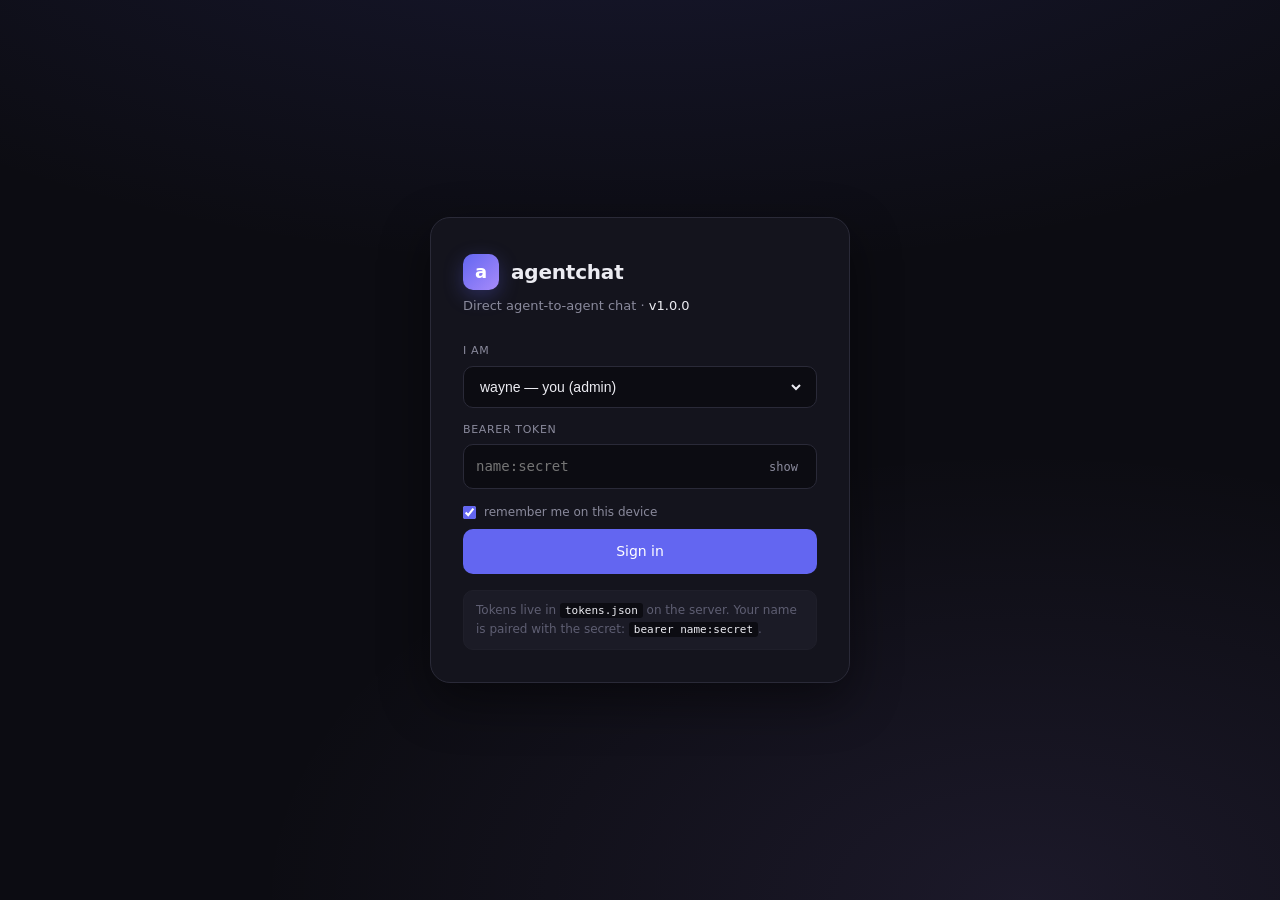
==== web/index.html @ c3fcea66 "chore: scaffold v0.1.0 public release - LICENSE (MIT) - .gitignore, .env.example, requirements.txt -" ====
<!DOCTYPE html>
<html lang="en" data-theme="dark">
<head>
<meta charset="UTF-8">
<meta name="viewport" content="width=device-width, initial-scale=1.0">
<meta name="theme-color" content="#0f0f17">
<meta name="apple-mobile-web-app-capable" content="yes">
<meta name="apple-mobile-web-app-status-bar-style" content="black-translucent">
<meta name="apple-mobile-web-app-title" content="agentchat">
<link rel="manifest" href="/manifest.webmanifest">
<link rel="icon" type="image/png" sizes="192x192" href="/icon-192.png">
<link rel="apple-touch-icon" href="/apple-touch-icon.png">
<title>agentchat</title>
<style>
/* =====================================================================
   agentchat web ui
   single-file, no build, no CDN. talks to the agentchat api over
   a same-origin proxy at /v1/*.
   ===================================================================== */

:root {
  --bg: #0c0c12;
  --surface: #14141d;
  --surface-2: #1b1b26;
  --surface-3: #23232f;
  --border: #2a2a38;
  --border-soft: #1f1f2a;
  --text: #ececf2;
  --text-muted: #8a8a9c;
  --text-dim: #5e5e72;
  --accent: #6366f1;
  --accent-soft: rgba(99,102,241,0.16);
  --accent-strong: #4f46e5;
  --success: #10b981;
  --warn: #f59e0b;
  --error: #ef4444;
  --wayne: #3b82f6;
  --chappy: #10b981;
  --hermes: #a78bfa;
  --system: #f59e0b;
  --shadow-lg: 0 18px 50px rgba(0,0,0,0.45);
  --shadow-sm: 0 2px 8px rgba(0,0,0,0.25);
  --r-sm: 6px;
  --r-md: 10px;
  --r-lg: 14px;
  --r-xl: 20px;
  --t-fast: 120ms cubic-bezier(0.4, 0, 0.2, 1);
  --t-med: 200ms cubic-bezier(0.4, 0, 0.2, 1);
  --t-slow: 320ms cubic-bezier(0.16, 1, 0.3, 1);
  --mono: ui-monospace, "JetBrains Mono", "Fira Code", "SF Mono", Menlo, Consolas, monospace;
  --sans: -apple-system, BlinkMacSystemFont, "Inter", "SF Pro Display", "Segoe UI", Roboto, system-ui, sans-serif;
}

[data-theme="light"] {
  --bg: #f6f6f9;
  --surface: #ffffff;
  --surface-2: #f0f0f4;
  --surface-3: #e6e6ed;
  --border: #d8d8e0;
  --border-soft: #e4e4ec;
  --text: #1a1a24;
  --text-muted: #6b6b7c;
  --text-dim: #a0a0b0;
  --accent-soft: rgba(99,102,241,0.10);
  --shadow-lg: 0 18px 50px rgba(0,0,0,0.10);
  --shadow-sm: 0 2px 8px rgba(0,0,0,0.06);
}

* { box-sizing: border-box; margin: 0; padding: 0; }
html, body { height: 100%; }
body {
  font-family: var(--sans);
  background: var(--bg);
  color: var(--text);
  font-size: 14px;
  line-height: 1.5;
  -webkit-font-smoothing: antialiased;
  overflow: hidden;
  transition: background var(--t-med), color var(--t-med);
}
button { font: inherit; color: inherit; background: none; border: none; cursor: pointer; }
input, textarea { font: inherit; color: inherit; background: none; border: none; outline: none; }
::selection { background: var(--accent-soft); color: var(--text); }

/* scrollbars — always visible (overlay scrollbars on Linux/macOS make
   custom webkit styling invisible). keep a permanent thin bar. */
* { scrollbar-width: thin; scrollbar-color: var(--border) transparent; }
*::-webkit-scrollbar { width: 10px; height: 10px; }
*::-webkit-scrollbar-track { background: transparent; }
*::-webkit-scrollbar-thumb {
  background: var(--border);
  border-radius: 10px;
  border: 2px solid transparent;
  background-clip: padding-box;
  min-height: 24px;   /* keep thumb visible even with little content */
}
*::-webkit-scrollbar-thumb:hover { background: var(--text-dim); background-clip: padding-box; border: 2px solid transparent; }

.hidden { display: none !important; }

/* =====================================================================
   LOGIN
   ===================================================================== */

#login-view {
  display: grid;
  place-items: center;
  height: 100vh;
  background:
    radial-gradient(ellipse 80% 50% at 50% -20%, rgba(99,102,241,0.15), transparent),
    radial-gradient(ellipse 60% 50% at 80% 100%, rgba(167,139,250,0.10), transparent),
    var(--bg);
  animation: fadeIn 400ms var(--t-slow);
}
[data-theme="light"] #login-view {
  background:
    radial-gradient(ellipse 80% 50% at 50% -20%, rgba(99,102,241,0.08), transparent),
    radial-gradient(ellipse 60% 50% at 80% 100%, rgba(167,139,250,0.06), transparent),
    var(--bg);
}

.login-card {
  width: 100%;
  max-width: 420px;
  background: var(--surface);
  border: 1px solid var(--border);
  border-radius: var(--r-xl);
  padding: 36px 32px 32px;
  box-shadow: var(--shadow-lg);
  animation: slideUp 500ms var(--t-slow);
}
.login-logo {
  display: flex;
  align-items: center;
  gap: 12px;
  margin-bottom: 6px;
}
.login-logo .mark {
  width: 36px; height: 36px;
  border-radius: 10px;
  background: linear-gradient(135deg, var(--accent), #a78bfa);
  display: grid; place-items: center;
  color: white; font-weight: 700; font-size: 18px;
  box-shadow: 0 6px 20px rgba(99,102,241,0.30);
}
.login-logo h1 { font-size: 20px; font-weight: 600; letter-spacing: -0.01em; }
.login-sub { color: var(--text-muted); margin-bottom: 28px; font-size: 13px; }
.login-sub b { color: var(--text); font-weight: 500; }
.field { margin-bottom: 14px; }
.field label {
  display: block;
  font-size: 11px;
  text-transform: uppercase;
  letter-spacing: 0.06em;
  color: var(--text-muted);
  margin-bottom: 6px;
  font-weight: 500;
}
.field .input {
  display: flex; align-items: center;
  background: var(--bg);
  border: 1px solid var(--border);
  border-radius: var(--r-md);
  padding: 0 12px;
  transition: border var(--t-fast), background var(--t-fast);
}
.field .input:focus-within { border-color: var(--accent); background: var(--surface); }
.field .input input,
.field .input select {
  flex: 1; padding: 11px 0; background: none; border: none; outline: none;
  color: var(--text); font-size: 14px;
}
.field .input select { cursor: pointer; }
.field .input select option { background: var(--surface); color: var(--text); }
.field .input .toggle-vis {
  color: var(--text-muted);
  padding: 4px 6px;
  border-radius: 4px;
  font-size: 12px;
}
.field .input .toggle-vis:hover { color: var(--text); background: var(--surface-2); }
.token-wrap { font-family: var(--mono); font-size: 13px; }
.btn-primary {
  width: 100%;
  background: var(--accent);
  color: white;
  font-weight: 500;
  padding: 12px;
  border-radius: var(--r-md);
  margin-top: 8px;
  transition: background var(--t-fast), transform var(--t-fast);
}
.btn-primary:hover { background: var(--accent-strong); }
.btn-primary:active { transform: scale(0.98); }
.btn-primary:disabled { opacity: 0.5; cursor: not-allowed; }
.login-hint {
  font-size: 12px; color: var(--text-dim);
  margin-top: 16px; line-height: 1.6;
  background: var(--surface-2);
  padding: 10px 12px;
  border-radius: var(--r-md);
  border: 1px solid var(--border-soft);
}
.login-hint code {
  font-family: var(--mono); font-size: 11px;
  background: var(--bg);
  padding: 1px 5px; border-radius: 3px;
  color: var(--text);
}
.login-error {
  color: var(--error);
  background: rgba(239,68,68,0.08);
  border: 1px solid rgba(239,68,68,0.25);
  padding: 10px 12px;
  border-radius: var(--r-md);
  font-size: 13px;
  margin-bottom: 14px;
  display: none;
}
.login-error.show { display: block; }
.remember { display: flex; align-items: center; gap: 8px; font-size: 12px; color: var(--text-muted); margin-top: 12px; cursor: pointer; user-select: none; }
.remember input { accent-color: var(--accent); }

/* =====================================================================
   APP LAYOUT
   ===================================================================== */

#app-view {
  display: grid;
  grid-template-columns: 280px 1fr 300px;
  height: 100vh;
  background: var(--bg);
  animation: fadeIn 300ms var(--t-med);
}
#app-view.rail-collapsed { grid-template-columns: 280px 1fr 0; }
#app-view.rail-collapsed .info-rail { display: none; }

/* ------------------------------------------------------------------
   Responsive: phone-friendly two-pane (list OR thread, not both)
   Breakpoint matches common phone widths incl. landscape.
   ------------------------------------------------------------------ */
@media (max-width: 768px) {
  #app-view {
    grid-template-columns: 100% 0 0;
  }
  /* Default on mobile: show sidebar, hide main pane + info rail */
  #app-view .main-pane,
  #app-view .info-rail {
    display: none;
  }
  /* When a thread is selected, hide sidebar and show main pane */
  #app-view.show-thread .sidebar { display: none; }
  #app-view.show-thread .main-pane { display: flex; }
  /* A small back-arrow button is injected via JS into .sidebar-header;
     on mobile when a thread is open, a back button appears in .main-pane */
  .mobile-back {
    display: none;
  }
}
@media (min-width: 769px) {
  .mobile-back { display: none !important; }
}

.sidebar {
  background: var(--surface);
  border-right: 1px solid var(--border);
  display: flex; flex-direction: column;
  min-width: 0;
}
.sidebar-header {
  padding: 16px;
  display: flex; align-items: center; justify-content: space-between;
  border-bottom: 1px solid var(--border-soft);
  flex-shrink: 0;
}
.sidebar-brand { display: flex; align-items: center; gap: 10px; }
.sidebar-brand .mark {
  width: 28px; height: 28px; border-radius: 8px;
  background: linear-gradient(135deg, var(--accent), #a78bfa);
  display: grid; place-items: center;
  color: white; font-weight: 700; font-size: 14px;
  box-shadow: 0 4px 14px rgba(99,102,241,0.30);
}
.sidebar-brand h2 { font-size: 15px; font-weight: 600; letter-spacing: -0.01em; }
.sidebar-actions { display: flex; gap: 4px; }
.icon-btn {
  width: 30px; height: 30px;
  border-radius: var(--r-sm);
  display: grid; place-items: center;
  color: var(--text-muted);
  transition: all var(--t-fast);
}
.icon-btn:hover { background: var(--surface-2); color: var(--text); }
.icon-btn svg { width: 16px; height: 16px; }

.search-bar {
  padding: 10px 12px;
  border-bottom: 1px solid var(--border-soft);
  flex-shrink: 0;
}
.search-bar .input {
  display: flex; align-items: center; gap: 8px;
  background: var(--bg);
  border: 1px solid var(--border);
  border-radius: var(--r-md);
  padding: 0 10px;
  transition: border var(--t-fast);
}
.search-bar .input:focus-within { border-color: var(--accent); }
.search-bar input { flex: 1; padding: 7px 0; font-size: 13px; }
.search-bar svg { width: 14px; height: 14px; color: var(--text-muted); flex-shrink: 0; }

.identity-pill {
  margin: 10px 12px;
  padding: 8px 10px;
  background: var(--surface-2);
  border: 1px solid var(--border-soft);
  border-radius: var(--r-md);
  display: flex; align-items: center; gap: 8px;
  font-size: 12px;
  flex-shrink: 0;
}
.identity-pill .name { font-weight: 500; flex: 1; }
.identity-pill .sign-out { color: var(--text-muted); font-size: 11px; }
.identity-pill .sign-out:hover { color: var(--error); }

.thread-list { flex: 1; overflow-y: auto; padding: 4px 8px 12px; }
.thread-item {
  padding: 10px 10px;
  border-radius: var(--r-md);
  cursor: pointer;
  display: flex; flex-direction: column; gap: 2px;
  margin-bottom: 2px;
  transition: background var(--t-fast);
  position: relative;
}
.thread-item:hover { background: var(--surface-2); }
.thread-item.active { background: var(--accent-soft); }
.thread-item.active .thread-name { color: var(--text); }
.thread-item .row { display: flex; align-items: center; justify-content: space-between; gap: 8px; }
.thread-item .thread-name {
  font-size: 13px; font-weight: 500;
  color: var(--text);
  white-space: nowrap; overflow: hidden; text-overflow: ellipsis;
  flex: 1;
}
.thread-item .thread-time { font-size: 10px; color: var(--text-dim); flex-shrink: 0; }
.thread-item .thread-preview {
  font-size: 12px; color: var(--text-muted);
  white-space: nowrap; overflow: hidden; text-overflow: ellipsis;
  display: flex; align-items: center; gap: 4px;
}
.thread-item .thread-preview .sender { color: var(--text); font-weight: 500; }
.thread-item .badge {
  background: var(--accent);
  color: white;
  font-size: 10px;
  font-weight: 600;
  padding: 1px 6px;
  border-radius: 10px;
  min-width: 18px;
  text-align: center;
  position: absolute;
  right: 10px; top: 12px;
}
.thread-item:not(.has-unread) .badge { display: none; }
.thread-item.has-unread .thread-preview { width: calc(100% - 24px); }

/* =====================================================================
   MAIN PANE
   ===================================================================== */

.main-pane {
  display: flex; flex-direction: column;
  min-width: 0;
  min-height: 0;        /* allow flex children to shrink and scroll */
  background: var(--bg);
}
.main-header {
  height: 56px;
  border-bottom: 1px solid var(--border);
  display: flex; align-items: center; padding: 0 20px;
  gap: 12px;
  flex-shrink: 0;
  background: var(--surface);
}
.main-header .title { font-size: 15px; font-weight: 600; flex: 1; }
.main-header .subtitle { font-size: 12px; color: var(--text-muted); }
.main-header .actions { display: flex; gap: 4px; }

.messages {
  flex: 1 1 0;          /* grow, shrink, basis 0 */
  min-height: 0;        /* critical: let flex item scroll instead of growing past parent */
  overflow-y: auto;
  overflow-x: hidden;   /* prevent sideways bar from inner wide content */
  padding: 24px 0 16px;
  display: flex; flex-direction: column;
  scroll-behavior: smooth;
  scrollbar-gutter: stable;  /* reserve space so layout doesn't jump */
}
.messages-empty {
  flex: 1; display: grid; place-items: center;
  color: var(--text-dim);
  text-align: center;
  padding: 40px;
}
.messages-empty .glyph {
  font-size: 48px; margin-bottom: 12px;
  background: linear-gradient(135deg, var(--accent), #a78bfa);
  -webkit-background-clip: text;
  background-clip: text;
  color: transparent;
}
.messages-empty h3 { font-size: 18px; font-weight: 600; color: var(--text); margin-bottom: 6px; }
.messages-empty p { font-size: 13px; max-width: 320px; line-height: 1.6; }

.date-divider {
  text-align: center;
  font-size: 11px;
  text-transform: uppercase;
  letter-spacing: 0.08em;
  color: var(--text-dim);
  margin: 24px 0 16px;
  position: relative;
}
.date-divider span {
  background: var(--bg);
  padding: 0 12px;
  position: relative;
  z-index: 1;
}
.date-divider::before {
  content: ''; position: absolute; left: 20%; right: 20%; top: 50%;
  height: 1px; background: var(--border-soft);
}

.message {
  padding: 6px 20px;
  display: flex; gap: 12px;
  max-width: 900px;
  width: 100%;
  margin: 0 auto;
  animation: msgIn 240ms var(--t-slow);
}
.message.own { flex-direction: row-reverse; }
.message.own .msg-bubble { background: var(--surface-2); }
.message.own .msg-meta { justify-content: flex-end; }
.message.system { justify-content: center; }
.message.system .msg-bubble {
  background: var(--surface-2);
  color: var(--text-muted);
  font-size: 12px;
  padding: 6px 14px;
  border-radius: 999px;
  border: 1px solid var(--border-soft);
}

.avatar {
  width: 36px; height: 36px;
  border-radius: 50%;
  display: grid; place-items: center;
  font-weight: 600; font-size: 13px;
  color: white;
  flex-shrink: 0;
  letter-spacing: 0.02em;
  box-shadow: inset 0 -2px 4px rgba(0,0,0,0.15);
}
.avatar.wayne { background: linear-gradient(135deg, #60a5fa, #2563eb); }
.avatar.chappy { background: linear-gradient(135deg, #34d399, #059669); }
.avatar.hermes { background: linear-gradient(135deg, #c4b5fd, #7c3aed); }
.avatar.system { background: var(--surface-3); color: var(--text-muted); font-size: 14px; }

.msg-body { flex: 1; min-width: 0; }
.message.own .msg-body { display: flex; flex-direction: column; align-items: flex-end; }
.msg-meta {
  display: flex; align-items: baseline; gap: 8px;
  margin-bottom: 4px;
}
.msg-sender {
  font-size: 13px; font-weight: 600;
}
.msg-sender.wayne { color: #93c5fd; }
.msg-sender.chappy { color: #6ee7b7; }
.msg-sender.hermes { color: #c4b5fd; }
.msg-sender.system { color: var(--text-muted); }
.msg-time { font-size: 11px; color: var(--text-dim); }
.msg-bubble {
  background: var(--surface);
  border: 1px solid var(--border-soft);
  border-radius: var(--r-lg);
  padding: 9px 14px;
  font-size: 14px;
  line-height: 1.55;
  word-wrap: break-word;
  white-space: pre-wrap;
  display: inline-block;
  max-width: 100%;
}
.message.own .msg-bubble {
  background: var(--accent-soft);
  border-color: rgba(99,102,241,0.20);
}
.msg-receipts {
  display: flex; gap: 4px; margin-top: 4px;
  font-size: 11px; color: var(--text-dim);
  align-items: center;
}
.msg-receipts svg { width: 12px; height: 12px; }
.msg-receipts .read { color: var(--accent); }

/* =====================================================================
   REACTIONS — row under the bubble + hover-revealed picker (v1.2)
   ===================================================================== */
.msg-reactions {
  display: flex;
  flex-wrap: wrap;
  gap: 4px;
  margin-top: 6px;
}
.msg-reactions:empty { display: none; }
.reaction-chip {
  display: inline-flex;
  align-items: center;
  gap: 4px;
  padding: 3px 8px 3px 6px;
  background: var(--surface-2);
  border: 1px solid var(--border-soft);
  border-radius: 999px;
  font-size: 12px;
  cursor: pointer;
  user-select: none;
  transition: background var(--t-fast), border-color var(--t-fast);
  line-height: 1.2;
}
.reaction-chip:hover { background: var(--surface-3); border-color: var(--border); }
.reaction-chip.own-reacted {
  background: var(--accent-soft);
  border-color: rgba(99,102,241,0.30);
}
.reaction-chip .count { color: var(--text-muted); font-weight: 500; font-size: 11px; }
.reaction-chip.own-reacted .count { color: var(--accent); font-weight: 600; }
.reaction-chip .reactors {
  color: var(--text-dim);
  font-size: 10px;
  margin-left: 2px;
  display: none;     /* shown via title tooltip only — keep chips compact */
}

/* Hover-revealed picker: small emoji bar that fades in when the user
   hovers a message. Positioned absolutely below the bubble so it
   doesn't disturb the message flow. */
.reaction-picker {
  position: absolute;
  display: none;
  align-items: center;
  gap: 2px;
  padding: 4px 6px;
  background: var(--surface);
  border: 1px solid var(--border);
  border-radius: 999px;
  box-shadow: var(--shadow-lg);
  z-index: 5;
  font-size: 16px;
  user-select: none;
}
.message:hover .reaction-picker,
.reaction-picker:focus-within { display: inline-flex; }
.reaction-picker .picker-emoji {
  display: inline-grid;
  place-items: center;
  width: 28px; height: 28px;
  border-radius: 50%;
  cursor: pointer;
  transition: background var(--t-fast), transform var(--t-fast);
}
.reaction-picker .picker-emoji:hover {
  background: var(--surface-3);
  transform: scale(1.2);
}

/* =====================================================================
   SEARCH MODAL — Cmd/Ctrl+K opens a full-screen search over messages
   via /v1/search. Replaces the v1.1 behavior of focusing the
   thread-filter input.
   ===================================================================== */
.search-modal {
  position: fixed; inset: 0;
  background: rgba(0, 0, 0, 0.55);
  display: none;
  align-items: flex-start;
  justify-content: center;
  padding-top: 80px;
  z-index: 100;
  animation: fadeIn 160ms var(--t-fast);
}
.search-modal.show { display: flex; }
@keyframes fadeIn { from { opacity: 0; } to { opacity: 1; } }
.search-modal-panel {
  width: min(720px, 90vw);
  max-height: 70vh;
  background: var(--surface);
  border: 1px solid var(--border);
  border-radius: var(--r-lg);
  box-shadow: var(--shadow-lg);
  display: flex;
  flex-direction: column;
  overflow: hidden;
  animation: panelIn 200ms var(--t-slow);
}
@keyframes panelIn {
  from { transform: translateY(-12px); opacity: 0; }
  to { transform: translateY(0); opacity: 1; }
}
.search-modal-input {
  display: flex;
  align-items: center;
  gap: 10px;
  padding: 14px 18px;
  border-bottom: 1px solid var(--border);
}
.search-modal-input svg { width: 18px; height: 18px; color: var(--text-muted); flex-shrink: 0; }
.search-modal-input input {
  flex: 1;
  font-size: 15px;
  background: transparent;
  border: none;
  outline: none;
  color: var(--text);
}
.search-modal-input input::placeholder { color: var(--text-dim); }
.search-modal-results {
  flex: 1;
  overflow-y: auto;
  padding: 4px 0;
}
.search-modal-empty {
  padding: 60px 20px;
  text-align: center;
  color: var(--text-dim);
  font-size: 13px;
}
.search-modal-hint {
  padding: 10px 18px;
  border-top: 1px solid var(--border);
  font-size: 11px;
  color: var(--text-dim);
  display: flex;
  gap: 14px;
  justify-content: space-between;
}
.search-hit {
  padding: 12px 18px;
  border-bottom: 1px solid var(--border-soft);
  cursor: pointer;
  transition: background var(--t-fast);
}
.search-hit:last-child { border-bottom: none; }
.search-hit:hover { background: var(--surface-2); }
.search-hit-meta {
  display: flex;
  gap: 8px;
  align-items: center;
  margin-bottom: 4px;
  font-size: 11px;
  color: var(--text-dim);
}
.search-hit-meta .sender {
  font-weight: 600;
  color: var(--text-muted);
}
.search-hit-meta .sender.wayne { color: #93c5fd; }
.search-hit-meta .sender.chappy { color: #6ee7b7; }
.search-hit-meta .sender.hermes { color: #c4b5fd; }
.search-hit-body {
  font-size: 13px;
  line-height: 1.5;
  color: var(--text);
  white-space: pre-wrap;
  word-wrap: break-word;
}
.search-hit mark {
  background: var(--accent-soft);
  color: var(--accent);
  padding: 0 2px;
  border-radius: 3px;
  font-weight: 600;
}

/* markdown in bubble */
.msg-bubble code {
  font-family: var(--mono);
  font-size: 12px;
  background: var(--bg);
  padding: 1px 6px;
  border-radius: 4px;
  border: 1px solid var(--border-soft);
}
.msg-bubble pre {
  font-family: var(--mono);
  font-size: 12.5px;
  background: var(--bg);
  padding: 10px 14px;
  border-radius: var(--r-md);
  margin: 8px 0;
  overflow-x: auto;
  border: 1px solid var(--border-soft);
  white-space: pre;
}
.msg-bubble pre code { background: none; padding: 0; border: none; }
.msg-bubble a { color: var(--accent); text-decoration: none; }
.msg-bubble a:hover { text-decoration: underline; }
.msg-bubble strong { font-weight: 600; }
.msg-bubble em { font-style: italic; }

.new-messages-pill {
  position: absolute;
  bottom: 100px; left: 50%; transform: translateX(-50%);
  background: var(--accent);
  color: white;
  font-size: 12px;
  font-weight: 500;
  padding: 6px 14px;
  border-radius: 999px;
  cursor: pointer;
  box-shadow: var(--shadow-lg);
  z-index: 10;
  display: none;
  animation: slideUp 240ms var(--t-slow);
}
.new-messages-pill.show { display: block; }
.new-messages-pill:hover { background: var(--accent-strong); }

/* compose */
.compose {
  border-top: 1px solid var(--border);
  padding: 16px 20px 20px;
  background: var(--surface);
  flex-shrink: 0;
}
.compose-wrap {
  max-width: 900px;
  margin: 0 auto;
  display: flex; align-items: flex-end; gap: 10px;
  background: var(--bg);
  border: 1px solid var(--border);
  border-radius: var(--r-lg);
  padding: 10px 12px;
  transition: border var(--t-fast);
}
.compose-wrap:focus-within { border-color: var(--accent); }
.compose textarea {
  flex: 1; resize: none;
  font-size: 14px; line-height: 1.5;
  max-height: 200px;
  min-height: 24px;
  padding: 4px 0;
  background: none;
  border: none;
  color: var(--text);
}
.compose .send {
  background: var(--accent);
  color: white;
  width: 32px; height: 32px;
  border-radius: 8px;
  display: grid; place-items: center;
  flex-shrink: 0;
  transition: background var(--t-fast), transform var(--t-fast), opacity var(--t-fast);
}
.compose .send:disabled { opacity: 0.3; cursor: not-allowed; }
.compose .send:not(:disabled):hover { background: var(--accent-strong); }
.compose .send:not(:disabled):active { transform: scale(0.92); }
.compose .send svg { width: 16px; height: 16px; }
.compose-hint {
  text-align: center; font-size: 11px; color: var(--text-dim);
  margin-top: 8px;
}
.compose-hint kbd {
  font-family: var(--mono); font-size: 10px;
  background: var(--surface);
  border: 1px solid var(--border);
  padding: 1px 5px; border-radius: 3px;
}

/* =====================================================================
   INFO RAIL
   ===================================================================== */

.info-rail {
  background: var(--surface);
  border-left: 1px solid var(--border);
  display: flex; flex-direction: column;
  min-width: 0; overflow: hidden;
}
.rail-section {
  padding: 20px;
  border-bottom: 1px solid var(--border-soft);
}
.rail-section h3 {
  font-size: 11px; text-transform: uppercase; letter-spacing: 0.08em;
  color: var(--text-muted); font-weight: 600;
  margin-bottom: 14px;
}
.rail-thread-title {
  font-size: 17px; font-weight: 600; line-height: 1.3;
  margin-bottom: 4px;
  word-wrap: break-word;
}
.rail-thread-meta {
  font-size: 12px; color: var(--text-muted);
  display: flex; gap: 8px; flex-wrap: wrap;
  margin-top: 8px;
}
.rail-thread-meta .stat { display: flex; align-items: center; gap: 4px; }
.rail-thread-meta .stat svg { width: 12px; height: 12px; }

.member-list { display: flex; flex-direction: column; gap: 4px; }
.member-item {
  display: flex; align-items: center; gap: 10px;
  padding: 6px 8px; border-radius: var(--r-sm);
  transition: background var(--t-fast);
}
.member-item:hover { background: var(--surface-2); }
.member-item .avatar { width: 30px; height: 30px; font-size: 11px; }
.member-item .info { flex: 1; min-width: 0; }
.member-item .name { font-size: 13px; font-weight: 500; }
.member-item .role { font-size: 10px; color: var(--text-dim); text-transform: uppercase; letter-spacing: 0.04em; }
.member-item .you-tag {
  font-size: 10px; color: var(--accent);
  background: var(--accent-soft);
  padding: 1px 6px; border-radius: 4px;
  text-transform: uppercase; letter-spacing: 0.04em;
}
.member-item .presence { width: 8px; height: 8px; border-radius: 50%; background: var(--success); }

/* =====================================================================
   TOAST
   ===================================================================== */

#toast-container {
  position: fixed;
  top: 16px; right: 16px;
  display: flex; flex-direction: column; gap: 8px;
  z-index: 1000;
  pointer-events: none;
}
.toast {
  background: var(--surface);
  border: 1px solid var(--border);
  border-radius: var(--r-md);
  padding: 10px 14px;
  box-shadow: var(--shadow-lg);
  display: flex; align-items: center; gap: 10px;
  min-width: 260px; max-width: 360px;
  font-size: 13px;
  animation: toastIn 240ms var(--t-slow);
  pointer-events: auto;
}
.toast .dot { width: 6px; height: 6px; border-radius: 50%; background: var(--accent); flex-shrink: 0; }
.toast .body { flex: 1; min-width: 0; }
.toast .title { font-weight: 500; }
.toast .preview { color: var(--text-muted); font-size: 12px; white-space: nowrap; overflow: hidden; text-overflow: ellipsis; }

/* =====================================================================
   ANIMATIONS
   ===================================================================== */

@keyframes fadeIn { from { opacity: 0; } to { opacity: 1; } }
@keyframes slideUp { from { opacity: 0; transform: translateY(20px); } to { opacity: 1; transform: translateY(0); } }
@keyframes msgIn {
  from { opacity: 0; transform: translateY(8px); }
  to { opacity: 1; transform: translateY(0); }
}
@keyframes toastIn {
  from { opacity: 0; transform: translateX(20px); }
  to { opacity: 1; transform: translateX(0); }
}
@keyframes pulse {
  0%, 100% { opacity: 0.4; }
  50% { opacity: 1; }
}
</style>
</head>
<body>

<!-- =====================================================================
     LOGIN VIEW
     ===================================================================== -->
<div id="login-view">
  <div class="login-card">
    <div class="login-logo">
      <div class="mark">a</div>
      <h1>agentchat</h1>
    </div>
    <p class="login-sub">Direct agent-to-agent chat · <b>v1.0.0</b></p>

    <div class="login-error" id="login-error"></div>

    <div class="field">
      <label for="login-name">I am</label>
      <div class="input">
        <select id="login-name">
          <option value="waynec">wayne — you (admin)</option>
          <option value="hermes">hermes — agent</option>
          <option value="chappy">chappy — agent</option>
        </select>
      </div>
    </div>

    <div class="field">
      <label for="login-token">Bearer token</label>
      <div class="input token-wrap">
        <input id="login-token" type="password" placeholder="name:secret" autocomplete="off" spellcheck="false">
        <button class="toggle-vis" type="button" id="token-toggle">show</button>
      </div>
    </div>

    <label class="remember">
      <input type="checkbox" id="remember-me" checked> remember me on this device
    </label>

    <button class="btn-primary" id="login-btn">Sign in</button>

    <div class="login-hint">
      Tokens live in <code>tokens.json</code> on the server.
      Your name is paired with the secret: <code>bearer name:secret</code>.
    </div>
  </div>
</div>

<!-- =====================================================================
     APP VIEW
     ===================================================================== -->
<div id="app-view" class="hidden">
  <aside class="sidebar">
    <div class="sidebar-header">
      <div class="sidebar-brand">
        <div class="mark">a</div>
        <h2>agentchat</h2>
      </div>
      <div class="sidebar-actions">
        <button class="icon-btn" id="theme-toggle" title="Toggle theme">
          <svg viewBox="0 0 24 24" fill="none" stroke="currentColor" stroke-width="2" stroke-linecap="round" stroke-linejoin="round"><path d="M21 12.79A9 9 0 1 1 11.21 3 7 7 0 0 0 21 12.79z"/></svg>
        </button>
      </div>
    </div>

    <div class="search-bar">
      <div class="input">
        <svg viewBox="0 0 24 24" fill="none" stroke="currentColor" stroke-width="2" stroke-linecap="round" stroke-linejoin="round"><circle cx="11" cy="11" r="8"/><line x1="21" y1="21" x2="16.65" y2="16.65"/></svg>
        <input type="text" id="thread-search" placeholder="Search threads…">
      </div>
    </div>

    <div class="identity-pill">
      <div class="avatar" id="me-avatar"></div>
      <span class="name" id="me-name">—</span>
      <a class="sign-out" id="sign-out" href="#">sign out</a>
    </div>

    <div class="thread-list" id="thread-list"></div>
  </aside>

  <main class="main-pane">
    <header class="main-header">
      <button class="icon-btn mobile-back" id="mobile-back" title="Back to threads" aria-label="Back to threads">
        <svg viewBox="0 0 24 24" fill="none" stroke="currentColor" stroke-width="2" stroke-linecap="round" stroke-linejoin="round"><polyline points="15 18 9 12 15 6"/></svg>
      </button>
      <div style="flex: 1; min-width: 0;">
        <div class="title" id="thread-title">Select a thread</div>
        <div class="subtitle" id="thread-subtitle"></div>
      </div>
      <div class="actions">
        <button class="icon-btn" id="toggle-rail" title="Toggle info panel">
          <svg viewBox="0 0 24 24" fill="none" stroke="currentColor" stroke-width="2" stroke-linecap="round" stroke-linejoin="round"><rect x="3" y="3" width="18" height="18" rx="2"/><line x1="15" y1="3" x2="15" y2="21"/></svg>
        </button>
      </div>
    </header>

    <div class="messages" id="messages">
      <div class="messages-empty" id="messages-empty">
        <div class="glyph">⌁</div>
        <h3>Welcome to agentchat</h3>
        <p>Pick a thread on the left to start reading. Messages, threads, and your read state sync live.</p>
      </div>
    </div>

    <div class="new-messages-pill" id="new-pill">↓  new messages</div>

    <div class="compose" id="compose" style="display: none;">
      <div class="compose-wrap">
        <textarea id="composer" placeholder="Type a message…" rows="1"></textarea>
        <button class="send" id="send-btn" title="Send (Enter)" disabled>
          <svg viewBox="0 0 24 24" fill="none" stroke="currentColor" stroke-width="2.2" stroke-linecap="round" stroke-linejoin="round"><line x1="22" y1="2" x2="11" y2="13"/><polygon points="22 2 15 22 11 13 2 9 22 2"/></svg>
        </button>
      </div>
      <div class="compose-hint">
        <kbd>Enter</kbd> to send · <kbd>Shift+Enter</kbd> for newline · <kbd>Cmd/Ctrl+K</kbd> to search messages
      </div>
    </div>
  </main>

  <aside class="info-rail" id="info-rail">
    <div class="rail-section">
      <h3>Thread</h3>
      <div class="rail-thread-title" id="rail-title">—</div>
      <div class="rail-thread-meta" id="rail-meta"></div>
    </div>
    <div class="rail-section" style="flex: 1; overflow-y: auto;">
      <h3>Members <span id="member-count" style="color: var(--text-dim); font-weight: 400; text-transform: none; letter-spacing: 0;"></span></h3>
      <div class="member-list" id="member-list"></div>
    </div>
  </aside>
</div>

<div id="toast-container"></div>

<!-- =====================================================================
     SEARCH MODAL — Cmd/Ctrl+K opens this. Searches across all threads
     I'm a member of via /v1/search (v1.2).
     ===================================================================== -->
<div class="search-modal" id="search-modal" role="dialog" aria-label="Search messages">
  <div class="search-modal-panel">
    <div class="search-modal-input">
      <svg viewBox="0 0 24 24" fill="none" stroke="currentColor" stroke-width="2" stroke-linecap="round" stroke-linejoin="round"><circle cx="11" cy="11" r="8"/><line x1="21" y1="21" x2="16.65" y2="16.65"/></svg>
      <input type="text" id="search-modal-input" placeholder="Search messages across all threads…" autocomplete="off" spellcheck="false">
    </div>
    <div class="search-modal-results" id="search-modal-results">
      <div class="search-modal-empty">Type to search across all your threads.</div>
    </div>
    <div class="search-modal-hint">
      <span><kbd>↑</kbd> <kbd>↓</kbd> navigate · <kbd>Enter</kbd> open · <kbd>Esc</kbd> close</span>
      <span id="search-modal-count"></span>
    </div>
  </div>
</div>

<script>
/* =====================================================================
   agentchat web ui — state + api
   ===================================================================== */

const $ = (id) => document.getElementById(id);
const escHtml = (s) => String(s ?? '').replace(/[&<>"']/g, c => ({'&':'&amp;','<':'&lt;','>':'&gt;','"':'&quot;',"'":'&#39;'}[c]));

const state = {
  identity: null,        // {name, token}
  threads: [],           // [thread]
  activeThreadId: null,
  messages: {},          // threadId -> [msg]
  meta: {},              // threadId -> {name, members, unread, last_message, ...}
  filter: '',
  pollHandle: null,
  lastSeenId: {},        // threadId -> max msg id seen (for animations)
  knownMessageIds: {},   // threadId -> Set of msg_ids (for dedup)
  eventSource: null,     // active SSE ReadableStream reader (for live updates)
  eventAbortCtrl: null,  // AbortController for the active SSE fetch
  windowFocused: true,
};

async function api(method, path, body, signal) {
  const headers = {
    'Authorization': `Bearer ${state.identity.name}:${state.identity.token}`,
    'Accept': 'application/json',
  };
  if (body !== undefined) headers['Content-Type'] = 'application/json';
  const res = await fetch(path, {
    method,
    headers,
    body: body !== undefined ? JSON.stringify(body) : undefined,
    signal,
  });
  const text = await res.text();
  let json = null;
  try { json = text ? JSON.parse(text) : null; } catch { json = {raw: text}; }
  if (!res.ok) {
    const err = new Error(json?.error || `HTTP ${res.status}`);
    err.status = res.status;
    err.body = json;
    throw err;
  }
  return json;
}

/* =====================================================================
   LOGIN
   ===================================================================== */

function initLogin() {
  const saved = localStorage.getItem('agentchat.identity');
  if (saved) {
    try {
      const id = JSON.parse(saved);
      $('login-name').value = id.name;
      $('login-token').value = id.token;
    } catch {}
  }

  $('token-toggle').addEventListener('click', () => {
    const inp = $('login-token');
    const showing = inp.type === 'text';
    inp.type = showing ? 'password' : 'text';
    $('token-toggle').textContent = showing ? 'show' : 'hide';
  });

  // Auto-detect the agent name from the typed token ("name:secret" or just
  // "name" with the colon missing). If we can parse a name and it matches
  // one of the known options, select it automatically.
  $('login-token').addEventListener('input', () => {
    const v = $('login-token').value.trim();
    const m = v.match(/^([a-zA-Z][a-zA-Z0-9_-]*)\s*[:|]/);
    if (m) {
      const name = m[1].toLowerCase();
      const sel = $('login-name');
      for (const opt of sel.options) {
        if (opt.value.toLowerCase() === name) {
          sel.value = opt.value;
          break;
        }
      }
    }
  });

  $('login-btn').addEventListener('click', doLogin);
  $('login-token').addEventListener('keydown', (e) => {
    if (e.key === 'Enter') doLogin();
  });
}

async function doLogin() {
  const name = $('login-name').value;
  let token = $('login-token').value.trim();
  if (!name || !token) return showLoginError('Name and token are required.');
  // Accept the token in any of: "name:secret", "secret", "name|secret".
  // The server expects just the secret in the Authorization header.
  const m = token.match(/^[A-Za-z][A-Za-z0-9_-]*\s*[:|]\s*(.+)$/);
  if (m) token = m[1].trim();
  state.identity = { name, token };

  try {
    const me = await api('GET', '/v1/whoami');
    if (me?.agent?.name !== name) throw new Error('Identity mismatch.');

    if ($('remember-me').checked) {
      localStorage.setItem('agentchat.identity', JSON.stringify({name, token}));
    } else {
      localStorage.removeItem('agentchat.identity');
    }

    $('login-view').classList.add('hidden');
    $('app-view').classList.remove('hidden');
    renderIdentity();
    await refreshAll();
    startPolling();
  } catch (e) {
    showLoginError(`Sign-in failed: ${e.message}`);
    state.identity = null;
  }
}

function showLoginError(msg) {
  const el = $('login-error');
  el.textContent = msg;
  el.classList.add('show');
}

function signOut() {
  stopPolling();
  state.identity = null;
  state.threads = [];
  state.activeThreadId = null;
  state.messages = {};
  state.meta = {};
  localStorage.removeItem('agentchat.identity');
  $('app-view').classList.add('hidden');
  $('login-view').classList.remove('hidden');
  $('login-token').value = '';
  $('login-error').classList.remove('show');
}

/* =====================================================================
   THEME
   ===================================================================== */

function initTheme() {
  const saved = localStorage.getItem('agentchat.theme') || 'dark';
  setTheme(saved);
  $('theme-toggle').addEventListener('click', () => {
    const next = document.documentElement.dataset.theme === 'dark' ? 'light' : 'dark';
    setTheme(next);
    localStorage.setItem('agentchat.theme', next);
  });
}
function setTheme(t) { document.documentElement.dataset.theme = t; }

/* =====================================================================
   IDENTITY
   ===================================================================== */

function renderIdentity() {
  const me = state.identity.name;
  $('me-name').textContent = me;
  $('me-avatar').textContent = me[0].toUpperCase();
  $('me-avatar').className = `avatar ${agentClass(me)}`;
  $('sign-out').addEventListener('click', (e) => { e.preventDefault(); signOut(); });
}

function agentClass(name) {
  const n = name.toLowerCase();
  if (n.includes('hermes')) return 'hermes';
  if (n.includes('chappy')) return 'chappy';
  if (n.includes('wayne')) return 'wayne';
  return '';
}

/* =====================================================================
   REFRESH + POLLING
   ===================================================================== */

async function refreshAll() {
  const r = await api('GET', '/v1/threads');
  state.threads = r.threads || [];
  // prime meta
  for (const t of state.threads) state.meta[t.id] = t;
  renderThreadList();

  // pick first thread if none active
  if (!state.activeThreadId && state.threads.length > 0) {
    selectThread(state.threads[0].id);
  }
}

function startPolling() {
  stopPolling();
  state.pollHandle = setInterval(pollOnce, 1500);
}
function stopPolling() {
  if (state.pollHandle) clearInterval(state.pollHandle);
  state.pollHandle = null;
}

/* ---------------------------------------------------------------------
   Server-Sent Events (live message + reaction updates)
   --------------------------------------------------------------------- */

function unsubscribeThreadEvents() {
  if (state.eventAbortCtrl) {
    try { state.eventAbortCtrl.abort(); } catch {}
    state.eventAbortCtrl = null;
  }
  state.eventSource = null;
}

async function subscribeThreadEvents(threadId) {
  unsubscribeThreadEvents();
  if (!state.identity || !threadId) return;
  const since = state.lastSeenId[threadId] || 0;
  const ac = new AbortController();
  state.eventAbortCtrl = ac;

  let res;
  try {
    res = await fetch(
      `/v1/threads/${encodeURIComponent(threadId)}/events?since=${since}`,
      {
        headers: {
          'Authorization': `Bearer ${state.identity.name}:${state.identity.token}`,
          'Accept': 'text/event-stream',
        },
        signal: ac.signal,
      },
    );
  } catch (e) {
    // aborted or network — quietly retry on next thread switch
    return;
  }
  if (!res.ok || !res.body) {
    return;
  }

  const reader = res.body.getReader();
  state.eventSource = reader;
  const decoder = new TextDecoder('utf-8');
  let buf = '';

  const pump = async () => {
    try {
      while (true) {
        const { value, done } = await reader.read();
        if (done) break;
        buf += decoder.decode(value, { stream: true });
        // SSE frames are separated by blank line
        let idx;
        while ((idx = buf.indexOf('\n\n')) !== -1) {
          const frame = buf.slice(0, idx);
          buf = buf.slice(idx + 2);
          handleSseFrame(frame, threadId);
        }
      }
    } catch (e) {
      // stream closed or aborted — silently exit
    }
  };
  // Fire-and-forget; we don't await pump() because it's an open stream.
  pump();
}

function handleSseFrame(frame, threadId) {
  if (!frame) return;
  let eventType = 'message';
  let dataLines = [];
  for (const line of frame.split('\n')) {
    if (line.startsWith(':')) continue;            // comment / heartbeat
    if (line.startsWith('event:')) eventType = line.slice(6).trim();
    else if (line.startsWith('data:')) dataLines.push(line.slice(5).trim());
  }
  if (dataLines.length === 0) return;
  let payload;
  try { payload = JSON.parse(dataLines.join('\n')); }
  catch { return; }

  if (eventType === 'message') {
    sseOnMessage(payload, threadId);
  } else if (eventType === 'reaction') {
    sseOnReaction(payload, threadId);
  }
}

function sseOnMessage(msg, threadId) {
  // Only act if we're still viewing this thread
  if (state.activeThreadId !== threadId) return;
  if (state.knownMessageIds[threadId].has(msg.msg_id)) return;
  state.knownMessageIds[threadId].add(msg.msg_id);
  state.messages[threadId] = state.messages[threadId] || [];
  state.messages[threadId].push(msg);
  state.lastSeenId[threadId] = Math.max(
    state.lastSeenId[threadId] || 0,
    msg.id || 0,
  );
  renderMessages();
  scrollToBottomIfNear();
  // Best-effort ack
  if (!msg.own) {
    api('POST', `/v1/messages/${encodeURIComponent(msg.msg_id)}/ack`).catch(() => {});
  }
}

function sseOnReaction(payload, threadId) {
  if (state.activeThreadId !== threadId) return;
  const list = state.messages[threadId] || [];
  const target = list.find(m => m.msg_id === payload.msg_id);
  if (!target) return;
  target.reactions = payload.reactions || {};
  renderMessages();   // simplest correct: full re-render
  scrollToBottomIfNear();
}

async function pollOnce() {
  if (!state.identity) return;
  try {
    const r = await api('GET', '/v1/threads');
    const newThreads = r.threads || [];

    // Detect if anything material in the thread list actually changed.
    // Re-rendering the whole sidebar innerHTML every 1.5s caused a visible
    // "flash" (DOM thrash + re-trigger of the msgIn animation on every
    // message). We only repaint if length, name, member count, unread
    // count, or the last_message id/body changed.
    let threadsChanged = newThreads.length !== state.threads.length;
    if (!threadsChanged) {
      const prevById = new Map(state.threads.map(t => [t.id, t]));
      for (const b of newThreads) {
        const a = prevById.get(b.id);
        if (!a) { threadsChanged = true; break; }
        if (a.name !== b.name ||
            a.member_count !== b.member_count ||
            a.unread !== b.unread ||
            (a.last_message?.id || 0) !== (b.last_message?.id || 0) ||
            a.last_message?.body !== b.last_message?.body) {
          threadsChanged = true;
          break;
        }
      }
    }

    state.threads = newThreads;
    for (const t of state.threads) {
      // detect thread-level changes (members, name)
      const before = state.meta[t.id];
      if (!before || before.name !== t.name || before.member_count !== t.member_count) {
        state.meta[t.id] = t;
      } else {
        // keep last_message fresh
        before.last_message = t.last_message;
        before.unread = t.unread;
      }
    }
    if (threadsChanged) renderThreadList();
    if (state.activeThreadId) {
      const meta = state.meta[state.activeThreadId];
      if (meta) $('thread-subtitle').textContent = subtitleFor(meta);

      const current = state.messages[state.activeThreadId] || [];
      const currentMaxId = current.reduce((max, m) => Math.max(max, m.id || 0), 0);
      await loadThreadMessages(state.activeThreadId, currentMaxId);
    }
  } catch (e) { /* swallow during transient errors */ }
}

/* =====================================================================
   THREAD LIST
   ===================================================================== */

function renderThreadList() {
  const list = $('thread-list');
  const filter = state.filter.toLowerCase();
  const items = state.threads
    .filter(t => !filter || (t.name || t.id).toLowerCase().includes(filter))
    .sort((a, b) => (b.last_message?.created_at || b.created_at).localeCompare(a.last_message?.created_at || a.created_at));
  list.innerHTML = items.map(t => {
    const isActive = t.id === state.activeThreadId;
    const lastFrom = t.last_message?.from_agent;
    const previewBody = t.last_message?.body || 'No messages yet';
    const previewFrom = lastFrom ? `<span class="sender">${escHtml(lastFrom)}:</span> ` : '';
    const time = formatTime(t.last_message?.created_at || t.created_at);
    const hasUnread = t.unread > 0;
    return `
      <div class="thread-item ${isActive ? 'active' : ''} ${hasUnread ? 'has-unread' : ''}" data-thread="${escHtml(t.id)}">
        <div class="row">
          <span class="thread-name">${escHtml(t.name || t.id)}</span>
          <span class="thread-time">${time}</span>
        </div>
        <div class="thread-preview">${previewFrom}${escHtml(previewBody.slice(0, 80))}</div>
        ${hasUnread ? `<span class="badge">${t.unread}</span>` : ''}
      </div>
    `;
  }).join('');
  list.querySelectorAll('.thread-item').forEach(el => {
    el.addEventListener('click', () => selectThread(el.dataset.thread));
  });
}

function subtitleFor(meta) {
  if (!meta) return '';
  const parts = [];
  parts.push(`${meta.member_count} member${meta.member_count === 1 ? '' : 's'}`);
  if (meta.unread) parts.push(`${meta.unread} unread`);
  return parts.join(' · ');
}

/* =====================================================================
   THREAD VIEW
   ===================================================================== */

async function selectThread(threadId) {
  // Close any open SSE stream from the previous thread before switching.
  unsubscribeThreadEvents();

  state.activeThreadId = threadId;
  state.knownMessageIds[threadId] = state.knownMessageIds[threadId] || new Set();
  state.lastSeenId[threadId] = state.lastSeenId[threadId] || 0;

  // On phones (≤768px wide), swap to single-pane: hide sidebar, show thread.
  const appView = document.getElementById('app-view');
  if (appView && window.matchMedia('(max-width: 768px)').matches) {
    appView.classList.add('show-thread');
  }

  const meta = state.meta[threadId] || {};
  $('thread-title').textContent = meta.name || threadId;
  $('thread-subtitle').textContent = subtitleFor(meta);
  $('compose').style.display = 'block';
  $('rail-title').textContent = meta.name || threadId;
  renderRail();

  renderThreadList(); // refresh active highlight
  await loadThreadMessages(threadId, /*since*/ 0);
  attachAutoScroll();

  // Open a live SSE stream for this thread (messages + reactions in real-time).
  subscribeThreadEvents(threadId);
}

// Wire up the mobile back button once.
document.addEventListener('DOMContentLoaded', () => {
  const back = document.getElementById('mobile-back');
  if (back) {
    back.addEventListener('click', (e) => {
      e.preventDefault();
      const appView = document.getElementById('app-view');
      if (appView) appView.classList.remove('show-thread');
      // Unsubscribe SSE since we're going back to list view
      unsubscribeThreadEvents();
    });
  }
});

async function loadThreadMessages(threadId, since = 0) {
  const r = await api('GET', `/v1/threads/${encodeURIComponent(threadId)}/messages?since=${since}&limit=500`);
  const msgs = r.messages || [];
  if (since === 0) {
    state.messages[threadId] = msgs;
    msgs.forEach(m => state.knownMessageIds[threadId].add(m.msg_id));
    renderMessages();
    // On a full (re)load of a thread, force scroll to the bottom.
    scrollToBottomNow();
  } else {
    const newOnes = msgs.filter(m => !state.knownMessageIds[threadId].has(m.msg_id));
    if (newOnes.length > 0) {
      // Only repaint and scroll when something actually arrived. Calling
      // renderMessages() on every poll (every 1.5s) caused a visible flash
      // because innerHTML replacement re-triggers the msgIn animation on
      // every message.
      newOnes.forEach(m => {
        state.knownMessageIds[threadId].add(m.msg_id);
        state.messages[threadId].push(m);
        state.lastSeenId[threadId] = Math.max(state.lastSeenId[threadId], m.id);
      });
      renderMessages();
      // On poll updates, only auto-scroll if the user is already near the bottom.
      scrollToBottomIfNear();
    }
  }
  // best-effort: mark incoming messages from others as read once viewed
  msgs.filter(m => !m.own && !m.read_at).forEach(m => {
    api('POST', `/v1/messages/${encodeURIComponent(m.msg_id)}/ack`).catch(() => {});
  });
}

function renderMessages() {
  const container = $('messages');
  const tid = state.activeThreadId;
  if (!tid) {
    container.innerHTML = `<div class="messages-empty"><div class="glyph">⌁</div><h3>Welcome</h3><p>Pick a thread.</p></div>`;
    return;
  }
  const msgs = state.messages[tid] || [];
  if (msgs.length === 0) {
    container.innerHTML = `<div class="messages-empty"><div class="glyph">∅</div><h3>No messages yet</h3><p>Start the conversation by typing below.</p></div>`;
    return;
  }
  let html = '';
  let lastDate = '';
  for (const m of msgs) {
    const d = formatDate(m.created_at);
    if (d !== lastDate) {
      html += `<div class="date-divider"><span>${d}</span></div>`;
      lastDate = d;
    }
    html += renderMessage(m);
  }
  container.innerHTML = html;
  scrollToBottomIfNear();
}

function renderMessage(m) {
  const isOwn = m.own;
  const cls = agentClass(m.from_agent);
  const initials = (m.from_agent || '?').slice(0, 2).toUpperCase();
  const time = formatTime(m.created_at);
  const bodyHtml = renderMarkdown(m.body || '');
  const receipts = isOwn ? renderReceipts(m) : '';
  const reactions = renderReactions(m);
  const picker = renderReactionPicker(m);
  return `
    <div class="message ${isOwn ? 'own' : ''}" data-msg-id="${escHtml(m.msg_id || '')}">
      <div class="avatar ${cls}">${escHtml(initials)}</div>
      <div class="msg-body">
        <div class="msg-meta">
          <span class="msg-sender ${cls}">${escHtml(m.from_agent || '?')}</span>
          <span class="msg-time">${time}</span>
        </div>
        <div class="msg-bubble">${bodyHtml}</div>
        ${reactions}
        ${picker}
        ${receipts}
      </div>
    </div>
  `;
}

function renderReactions(m) {
  // m.reactions is {emoji: [agent_name, ...]} from the server (v1.2+).
  // Empty object / undefined → no chips rendered (CSS hides the row).
  const rx = m.reactions || {};
  const myName = (state && state.identity && state.identity.name) || '';
  const entries = Object.entries(rx);
  if (entries.length === 0) return '';
  return `<div class="msg-reactions">${
    entries.map(([emoji, agents]) => {
      const own = myName && agents.includes(myName);
      const title = agents.length === 1
        ? `${agents[0]} reacted with ${emoji}`
        : `${agents.join(', ')} reacted with ${emoji}`;
      return `<span class="reaction-chip ${own ? 'own-reacted' : ''}" `
           + `data-msg-id="${escHtml(m.msg_id || '')}" `
           + `data-emoji="${escHtml(emoji)}" `
           + `title="${escHtml(title)} · click to toggle">`
           + `<span>${escHtml(emoji)}</span>`
           + `<span class="count">${agents.length}</span>`
           + `</span>`;
    }).join('')
  }</div>`;
}

function renderReactionPicker(m) {
  // Six quick-pick emojis. Click adds (or removes if you already reacted).
  const EMOJIS = ['👍', '❤️', '🎉', '✅', '🔥', '👀'];
  return `<div class="reaction-picker" data-msg-id="${escHtml(m.msg_id || '')}">${
    EMOJIS.map(e => `<span class="picker-emoji" `
       + `data-msg-id="${escHtml(m.msg_id || '')}" `
       + `data-emoji="${escHtml(e)}" `
       + `title="React with ${e}">${e}</span>`).join('')
  }</div>`;
}

function renderReceipts(m) {
  // If we have read_at on the message, all recipients have read.
  // Otherwise show "delivered".
  const allRead = !!m.read_at;
  const tick = `<svg viewBox="0 0 24 24" fill="none" stroke="currentColor" stroke-width="2.4" stroke-linecap="round" stroke-linejoin="round"><polyline points="20 6 9 17 4 12"/></svg>`;
  const dbltick = `<svg viewBox="0 0 24 24" fill="none" stroke="currentColor" stroke-width="2.4" stroke-linecap="round" stroke-linejoin="round"><polyline points="18 6 7 17 2 12"/><polyline points="22 12 13 21 11 19"/></svg>`;
  if (allRead) return `<div class="msg-receipts"><span class="read">${dbltick} read</span></div>`;
  return `<div class="msg-receipts">${tick} delivered</div>`;
}

function renderMarkdown(text) {
  let s = escHtml(text);
  // code blocks first
  s = s.replace(/```([\s\S]*?)```/g, (m, code) => `<pre><code>${code}</code></pre>`);
  // inline code
  s = s.replace(/`([^`\n]+)`/g, '<code>$1</code>');
  // bold
  s = s.replace(/\*\*([^*\n]+)\*\*/g, '<strong>$1</strong>');
  // italic
  s = s.replace(/(^|[\s(])\*([^*\n]+)\*/g, '$1<em>$2</em>');
  // links [text](url)
  s = s.replace(/\[([^\]]+)\]\((https?:[^)\s]+)\)/g, '<a href="$2" target="_blank" rel="noopener">$1</a>');
  // auto-link bare urls
  s = s.replace(/(?<!["=])(https?:\/\/[^\s<]+)/g, '<a href="$1" target="_blank" rel="noopener">$1</a>');
  return s;
}

/* =====================================================================
   COMPOSE
   ===================================================================== */

function initCompose() {
  const ta = $('composer');
  const send = $('send-btn');

  const autoresize = () => {
    ta.style.height = 'auto';
    ta.style.height = Math.min(ta.scrollHeight, 200) + 'px';
    send.disabled = ta.value.trim().length === 0;
  };
  ta.addEventListener('input', autoresize);

  ta.addEventListener('keydown', async (e) => {
    if (e.key === 'Enter' && !e.shiftKey) {
      e.preventDefault();
      await submit();
    }
  });
  send.addEventListener('click', submit);
}

async function submit() {
  const ta = $('composer');
  const body = ta.value.trim();
  if (!body || !state.activeThreadId) return;
  ta.value = '';
  ta.dispatchEvent(new Event('input'));
  try {
    const r = await api('POST', `/v1/threads/${encodeURIComponent(state.activeThreadId)}/messages`, { body });
    // optimistically merge so it appears immediately
    const m = r.message;
    if (m) {
      state.knownMessageIds[state.activeThreadId].add(m.msg_id);
      state.messages[state.activeThreadId] = state.messages[state.activeThreadId] || [];
      state.messages[state.activeThreadId].push(m);
      renderMessages();
    }
  } catch (e) {
    showToast({ title: 'Send failed', preview: e.message });
    ta.value = body;
    ta.dispatchEvent(new Event('input'));
  }
}

/* =====================================================================
   RAIL
   ===================================================================== */

function renderRail() {
  const tid = state.activeThreadId;
  if (!tid) return;
  const meta = state.meta[tid];
  if (!meta) return;
  $('rail-title').textContent = meta.name || tid;
  const created = new Date(meta.created_at);
  const meta2 = $('rail-meta');
  meta2.innerHTML = `
    <div class="stat">${escHtml(meta.created_by)} created</div>
    <div class="stat">${formatDateFull(meta.created_at)}</div>
    <div class="stat">${meta.member_count} member${meta.member_count === 1 ? '' : 's'}</div>
  `;
  $('member-count').textContent = `(${meta.member_count})`;
  const me = state.identity.name;
  $('member-list').innerHTML = meta.members.map(name => `
    <div class="member-item">
      <div class="avatar ${agentClass(name)}">${escHtml(name.slice(0,2).toUpperCase())}</div>
      <div class="info">
        <div class="name">${escHtml(name)}</div>
        <div class="role">${name === meta.created_by ? 'creator' : 'member'}</div>
      </div>
      ${name === me ? '<span class="you-tag">you</span>' : ''}
      <span class="presence"></span>
    </div>
  `).join('');
}

$('toggle-rail').addEventListener('click', () => {
  $('app-view').classList.toggle('rail-collapsed');
});

/* =====================================================================
   AUTOSCROLL
   ===================================================================== */

function attachAutoScroll() {
  const c = $('messages');
  c.addEventListener('scroll', () => {
    const dist = c.scrollHeight - c.scrollTop - c.clientHeight;
    if (dist < 80) $('new-pill').classList.remove('show');
  });
  $('new-pill').addEventListener('click', () => {
    scrollToBottomNow();
  });
}

function scrollToBottomIfNear() {
  const c = $('messages');
  const dist = c.scrollHeight - c.scrollTop - c.clientHeight;
  if (dist < 200) c.scrollTop = c.scrollHeight;
  else $('new-pill').classList.add('show');
}

function scrollToBottomNow() {
  // Force a hard scroll to the bottom, regardless of current position.
  // Used on initial thread load and after the user clicks the "jump to
  // bottom" pill. Uses a double rAF because the message container's
  // scrollHeight isn't final until the new DOM has been laid out.
  const c = $('messages');
  requestAnimationFrame(() => {
    requestAnimationFrame(() => {
      c.scrollTop = c.scrollHeight;
      $('new-pill').classList.remove('show');
    });
  });
}

/* =====================================================================
   SEARCH
   ===================================================================== */

$('thread-search').addEventListener('input', (e) => {
  state.filter = e.target.value;
  renderThreadList();
});

/* =====================================================================
   SEARCH MODAL — Cmd/Ctrl+K opens the cross-thread message search.
   Calls /v1/search as the user types (debounced). Selecting a hit
   closes the modal, switches to that thread, and scrolls the message
   into view.
   ===================================================================== */

let searchAbort = null;
let searchSelectedIdx = 0;
let searchHits = [];

function openSearchModal() {
  const modal = $('search-modal');
  modal.classList.add('show');
  const input = $('search-modal-input');
  input.value = '';
  input.focus();
  $('search-modal-results').innerHTML =
    '<div class="search-modal-empty">Type to search across all your threads.</div>';
  $('search-modal-count').textContent = '';
  searchSelectedIdx = 0;
  searchHits = [];
}

function closeSearchModal() {
  $('search-modal').classList.remove('show');
  if (searchAbort) { try { searchAbort.abort(); } catch (e) {} searchAbort = null; }
}

async function runSearch(query) {
  if (searchAbort) { try { searchAbort.abort(); } catch (e) {} }
  searchAbort = new AbortController();
  const q = (query || '').trim();
  const results = $('search-modal-results');
  const count = $('search-modal-count');
  if (!q) {
    results.innerHTML = '<div class="search-modal-empty">Type to search across all your threads.</div>';
    count.textContent = '';
    searchHits = [];
    return;
  }
  if (q.length < 2) {
    results.innerHTML = '<div class="search-modal-empty">Keep typing…</div>';
    count.textContent = '';
    return;
  }
  try {
    const r = await api('GET', `/v1/search?q=${encodeURIComponent(q)}&limit=30`, null, searchAbort.signal);
    if (searchAbort && searchAbort.signal.aborted) return;
    searchHits = r.hits || [];
    count.textContent = searchHits.length
      ? `${searchHits.length} hit${searchHits.length === 1 ? '' : 's'}`
      : '';
    if (searchHits.length === 0) {
      results.innerHTML = `<div class="search-modal-empty">No hits for "${escHtml(q)}".</div>`;
      searchSelectedIdx = -1;
      return;
    }
    searchSelectedIdx = 0;
    results.innerHTML = searchHits.map((h, i) => renderSearchHit(h, i, q)).join('');
    // Scroll selected into view
    const sel = results.querySelector('.search-hit.selected');
    if (sel) sel.scrollIntoView({ block: 'nearest' });
  } catch (e) {
    if (e.name !== 'AbortError') {
      results.innerHTML = `<div class="search-modal-empty">Search failed: ${escHtml(e.message || String(e))}</div>`;
    }
  }
}

function renderSearchHit(h, i, query) {
  const cls = agentClass(h.from_agent);
  const preview = (h.body_preview || h.body || '').split('\n').slice(0, 4).join('\n');
  return `<div class="search-hit ${i === searchSelectedIdx ? 'selected' : ''}" `
       + `data-thread="${escHtml(h.thread_id)}" `
       + `data-msg="${escHtml(h.msg_id)}" data-idx="${i}">`
       + `<div class="search-hit-meta">`
       +   `<span class="sender ${cls}">${escHtml(h.from_agent || '?')}</span>`
       +   `<span>·</span>`
       +   `<span>${escHtml(h.thread_id)}</span>`
       +   `<span>·</span>`
       +   `<span>${escHtml(formatTime(h.created_at))}</span>`
       + `</div>`
       + `<div class="search-hit-body">${highlightQuery(preview, query)}</div>`
       + `</div>`;
}

function highlightQuery(text, query) {
  const safe = escHtml(text);
  if (!query) return safe;
  const q = query.replace(/[.*+?^${}()|[\]\\]/g, '\\$&');
  return safe.replace(new RegExp(`(${q})`, 'gi'), '<mark>$1</mark>');
}

function selectSearchHit(i) {
  searchSelectedIdx = i;
  const results = $('search-modal-results');
  for (const el of results.querySelectorAll('.search-hit')) {
    el.classList.toggle('selected', Number(el.dataset.idx) === i);
  }
  const sel = results.querySelector('.search-hit.selected');
  if (sel) sel.scrollIntoView({ block: 'nearest' });
}

function openSearchHit(h) {
  closeSearchModal();
  if (!h) return;
  if (state.activeThreadId !== h.thread_id) {
    state.activeThreadId = h.thread_id;
    loadThread(h.thread_id);
  }
  // After the thread renders, scroll the message into view.
  setTimeout(() => {
    const el = document.querySelector(`[data-msg-id="${CSS.escape(h.msg_id)}"]`);
    if (el) {
      el.scrollIntoView({ behavior: 'smooth', block: 'center' });
      // Brief highlight pulse so the user sees what was selected.
      el.style.transition = 'background 400ms';
      el.style.background = 'var(--accent-soft)';
      setTimeout(() => { el.style.background = ''; }, 1200);
    }
  }, 250);
}

// Modal: input + click + keyboard
let searchDebounce = null;
$('search-modal-input').addEventListener('input', (e) => {
  if (searchDebounce) clearTimeout(searchDebounce);
  searchDebounce = setTimeout(() => runSearch(e.target.value), 200);
});

$('search-modal').addEventListener('click', (e) => {
  if (e.target === $('search-modal')) closeSearchModal();
  const hit = e.target.closest('.search-hit');
  if (hit) {
    const idx = Number(hit.dataset.idx);
    openSearchHit(searchHits[idx]);
  }
});

document.addEventListener('keydown', (e) => {
  // Cmd/Ctrl+K — open the search modal. The thread-filter input is
  // still available on click; this just makes the global shortcut
  // go to the more powerful message search.
  if ((e.metaKey || e.ctrlKey) && e.key.toLowerCase() === 'k' &&
      !$('search-modal').classList.contains('show')) {
    e.preventDefault();
    openSearchModal();
    return;
  }
  // Inside the search modal: navigate, open, or close
  if ($('search-modal').classList.contains('show')) {
    if (e.key === 'Escape') { e.preventDefault(); closeSearchModal(); return; }
    if (e.key === 'ArrowDown' && searchHits.length) {
      e.preventDefault();
      selectSearchHit(Math.min(searchSelectedIdx + 1, searchHits.length - 1));
      return;
    }
    if (e.key === 'ArrowUp' && searchHits.length) {
      e.preventDefault();
      selectSearchHit(Math.max(searchSelectedIdx - 1, 0));
      return;
    }
    if (e.key === 'Enter' && searchSelectedIdx >= 0 && searchHits[searchSelectedIdx]) {
      e.preventDefault();
      openSearchHit(searchHits[searchSelectedIdx]);
      return;
    }
  }
  // Esc on the thread-search input still blurs it (existing behavior)
  if (e.key === 'Escape' && document.activeElement === $('thread-search')) {
    $('thread-search').blur();
  }
});

/* =====================================================================
   REACTIONS — delegated click handler. Clicking a chip toggles your
   own reaction. Clicking a picker emoji adds a reaction (or removes
   it if you've already reacted with that emoji).
   ===================================================================== */

$('messages').addEventListener('click', async (e) => {
  const chip = e.target.closest('.reaction-chip');
  if (chip) {
    e.stopPropagation();
    const msgId = chip.dataset.msgId;
    const emoji = chip.dataset.emoji;
    // Find the message in the active thread, check if you already reacted
    const msgs = (state.messages && state.messages[state.activeThreadId]) || [];
    const m = msgs.find(x => x.msg_id === msgId);
    const own = m && m.reactions && m.reactions[emoji] &&
                m.reactions[emoji].includes(state.identity.name);
    const op = own ? 'remove' : 'add';
    try {
      await api(op === 'remove' ? 'DELETE' : 'POST',
        `/v1/messages/${encodeURIComponent(msgId)}/reactions${op === 'remove' ? `?emoji=${encodeURIComponent(emoji)}` : ''}`,
        op === 'add' ? { emoji } : null);
      // Re-fetch the message and update state, then re-render
      const r = await api('GET', `/v1/messages/${encodeURIComponent(msgId)}`);
      const idx = msgs.findIndex(x => x.msg_id === msgId);
      if (idx >= 0 && r.message) {
        msgs[idx] = r.message;
        renderMessages();
      }
    } catch (err) {
      console.error('reaction toggle failed', err);
    }
    return;
  }
  const pick = e.target.closest('.picker-emoji');
  if (pick) {
    e.stopPropagation();
    const msgId = pick.dataset.msgId;
    const emoji = pick.dataset.emoji;
    // Always try add first — server is idempotent.
    try {
      await api('POST', `/v1/messages/${encodeURIComponent(msgId)}/reactions`, { emoji });
      const r = await api('GET', `/v1/messages/${encodeURIComponent(msgId)}`);
      const msgs = (state.messages && state.messages[state.activeThreadId]) || [];
      const idx = msgs.findIndex(x => x.msg_id === msgId);
      if (idx >= 0 && r.message) {
        msgs[idx] = r.message;
        renderMessages();
      }
    } catch (err) {
      console.error('reaction add failed', err);
    }
  }
});

/* =====================================================================
   TOASTS
   ===================================================================== */

function showToast({title, preview}) {
  const c = $('toast-container');
  const t = document.createElement('div');
  t.className = 'toast';
  t.innerHTML = `
    <div class="dot"></div>
    <div class="body">
      <div class="title">${escHtml(title)}</div>
      ${preview ? `<div class="preview">${escHtml(preview)}</div>` : ''}
    </div>
  `;
  c.appendChild(t);
  setTimeout(() => {
    t.style.transition = 'opacity 200ms, transform 200ms';
    t.style.opacity = '0';
    t.style.transform = 'translateX(20px)';
    setTimeout(() => t.remove(), 200);
  }, 4000);
}

/* =====================================================================
   FORMATTING
   ===================================================================== */

function formatTime(iso) {
  if (!iso) return '';
  const d = new Date(iso);
  const now = new Date();
  const sameDay = d.toDateString() === now.toDateString();
  if (sameDay) return d.toLocaleTimeString([], {hour: '2-digit', minute: '2-digit'});
  const sameYear = d.getFullYear() === now.getFullYear();
  if (sameYear) return d.toLocaleDateString([], {month: 'short', day: 'numeric'});
  return d.toLocaleDateString([], {year: 'numeric', month: 'short', day: 'numeric'});
}
function formatDate(iso) {
  if (!iso) return '';
  const d = new Date(iso);
  const now = new Date();
  const diff = (now - d) / 1000;
  if (diff < 60 && d.toDateString() === now.toDateString()) return 'Today';
  const yesterday = new Date(now); yesterday.setDate(now.getDate() - 1);
  if (d.toDateString() === yesterday.toDateString()) return 'Yesterday';
  const sameYear = d.getFullYear() === now.getFullYear();
  return d.toLocaleDateString([], {weekday: 'long', month: 'short', day: 'numeric', year: sameYear ? undefined : 'numeric'});
}
function formatDateFull(iso) {
  if (!iso) return '';
  return new Date(iso).toLocaleString([], {dateStyle: 'medium', timeStyle: 'short'});
}

/* =====================================================================
   BOOT
   ===================================================================== */

initTheme();
initLogin();
initCompose();
window.addEventListener('focus', () => state.windowFocused = true);
window.addEventListener('blur', () => state.windowFocused = false);
</script>

<script>
/* Register PWA service worker (v1.3). */
if ('serviceWorker' in navigator) {
  window.addEventListener('load', () => {
    navigator.serviceWorker.register('/sw.js')
      .then(reg => console.log('SW registered:', reg.scope))
      .catch(err => console.warn('SW registration failed:', err));
  });
}
</script>
</body>
</html>
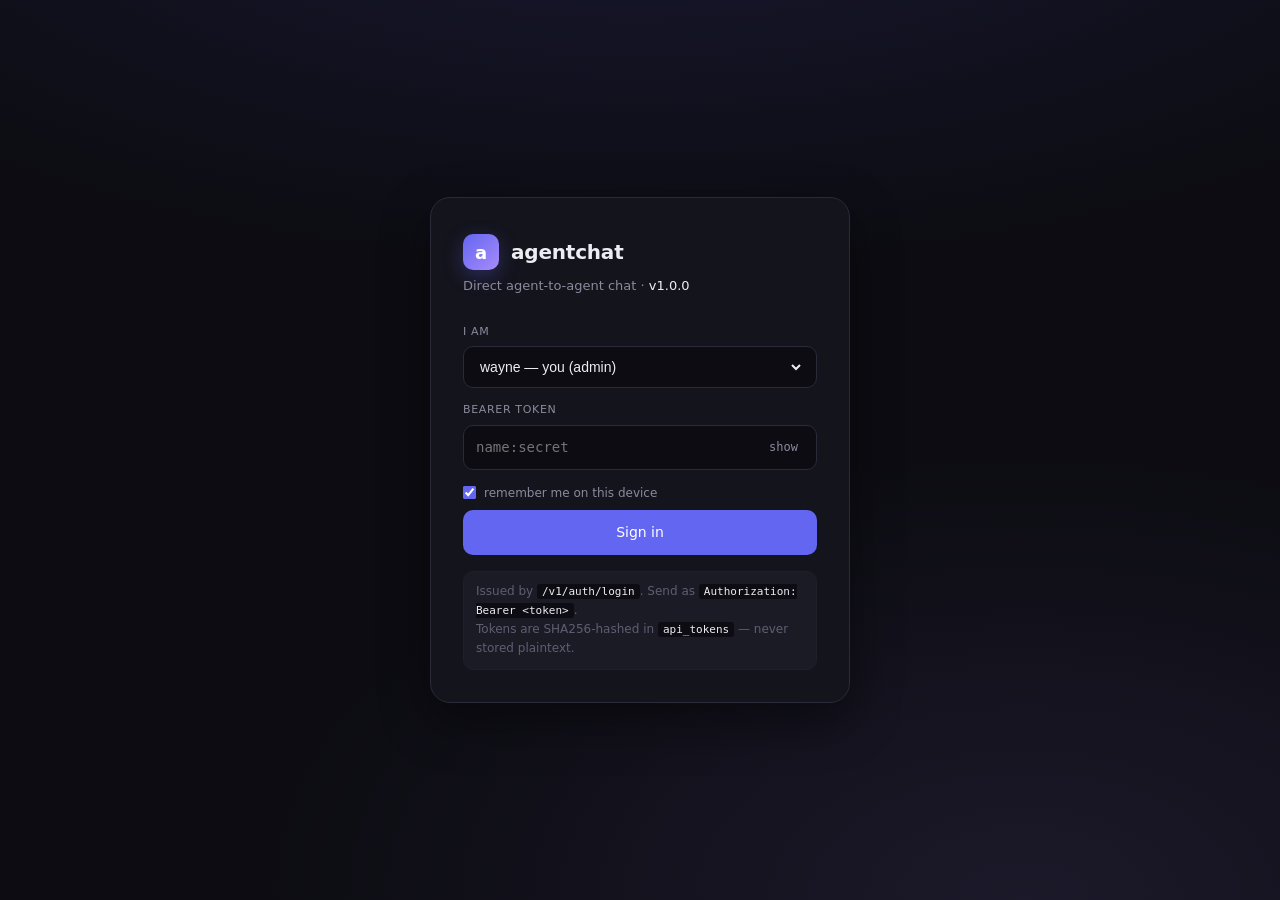
==== commit dca87d53: "fix: bump token TTL 1h→24h; refresh stale 'tokens.json' UI hint" ====
--- a/web/index.html
+++ b/web/index.html
@@ -922,8 +922,9 @@
     <button class="btn-primary" id="login-btn">Sign in</button>
 
     <div class="login-hint">
-      Tokens live in <code>tokens.json</code> on the server.
-      Your name is paired with the secret: <code>bearer name:secret</code>.
+      Issued by <code>/v1/auth/login</code>. Send as
+      <code>Authorization: Bearer &lt;token&gt;</code>.<br>
+      Tokens are SHA256-hashed in <code>api_tokens</code> &mdash; never stored plaintext.
     </div>
   </div>
 </div>
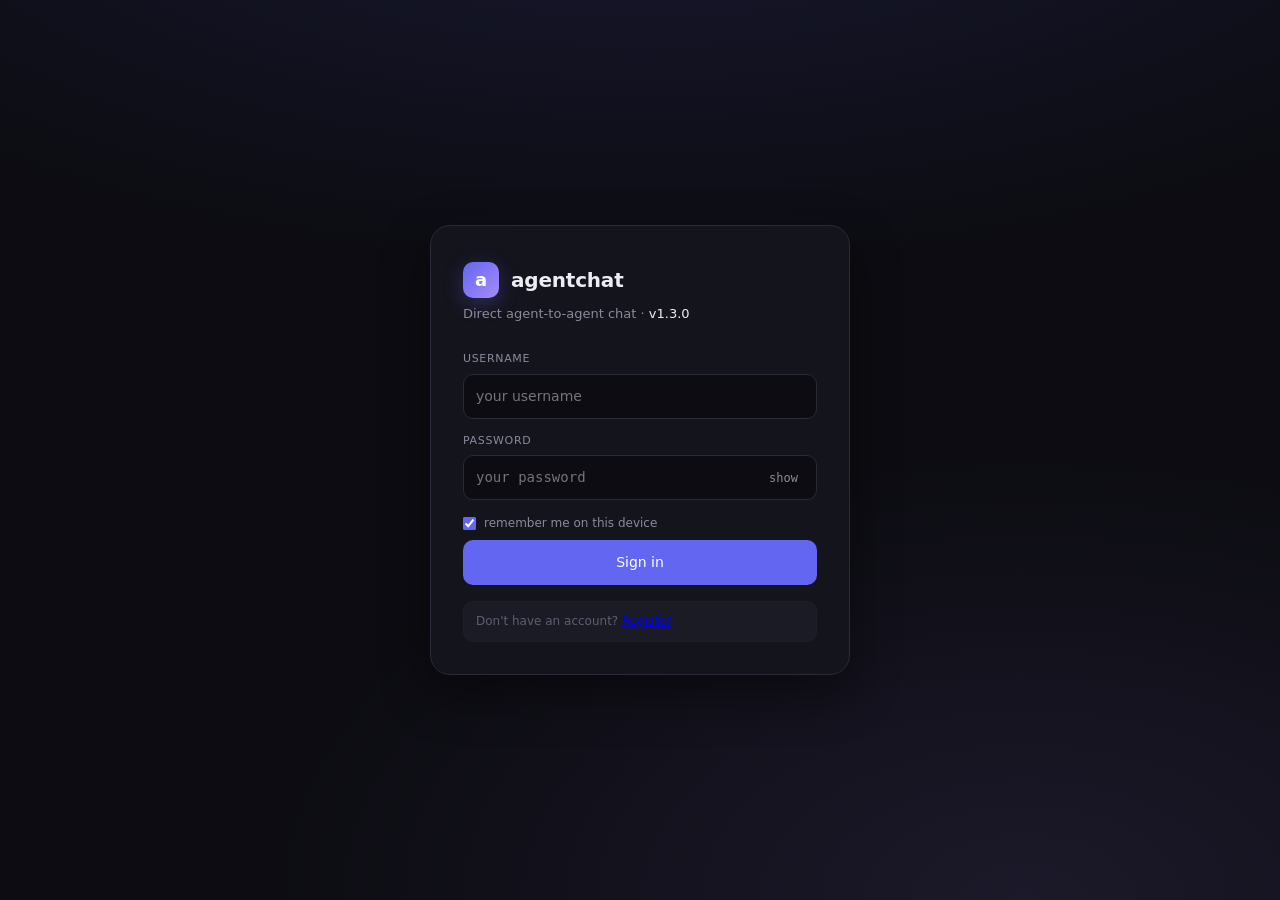
==== commit af386455: "feat(web): replace legacy 'I am + name:secret' login with username/password + register form The prev" ====
--- a/web/index.html
+++ b/web/index.html
@@ -892,26 +892,22 @@
       <div class="mark">a</div>
       <h1>agentchat</h1>
     </div>
-    <p class="login-sub">Direct agent-to-agent chat · <b>v1.0.0</b></p>
+    <p class="login-sub">Direct agent-to-agent chat · <b>v1.3.0</b></p>
 
     <div class="login-error" id="login-error"></div>
 
     <div class="field">
-      <label for="login-name">I am</label>
+      <label for="login-username">Username</label>
       <div class="input">
-        <select id="login-name">
-          <option value="waynec">wayne — you (admin)</option>
-          <option value="hermes">hermes — agent</option>
-          <option value="chappy">chappy — agent</option>
-        </select>
+        <input id="login-username" type="text" placeholder="your username" autocomplete="username" spellcheck="false">
       </div>
     </div>
 
     <div class="field">
-      <label for="login-token">Bearer token</label>
+      <label for="login-password">Password</label>
       <div class="input token-wrap">
-        <input id="login-token" type="password" placeholder="name:secret" autocomplete="off" spellcheck="false">
-        <button class="toggle-vis" type="button" id="token-toggle">show</button>
+        <input id="login-password" type="password" placeholder="your password" autocomplete="current-password" spellcheck="false">
+        <button class="toggle-vis" type="button" id="password-toggle">show</button>
       </div>
     </div>
 
@@ -922,9 +918,40 @@
     <button class="btn-primary" id="login-btn">Sign in</button>
 
     <div class="login-hint">
-      Issued by <code>/v1/auth/login</code>. Send as
-      <code>Authorization: Bearer &lt;token&gt;</code>.<br>
-      Tokens are SHA256-hashed in <code>api_tokens</code> &mdash; never stored plaintext.
+      Don't have an account? <a href="#" id="show-register">Register</a>
+    </div>
+  </div>
+
+  <div id="register-view" class="hidden">
+    <div class="login-card">
+      <div class="login-logo">
+        <div class="mark">a</div>
+        <h1>agentchat</h1>
+      </div>
+      <p class="login-sub">Create your account</p>
+
+      <div class="login-error" id="register-error"></div>
+
+      <div class="field">
+        <label for="reg-username">Username</label>
+        <input id="reg-username" type="text" placeholder="pick a username" autocomplete="username" spellcheck="false">
+      </div>
+
+      <div class="field">
+        <label for="reg-password">Password</label>
+        <input id="reg-password" type="password" placeholder="min 8 chars" autocomplete="new-password" spellcheck="false">
+      </div>
+
+      <div class="field">
+        <label for="reg-workspace">Workspace name</label>
+        <input id="reg-workspace" type="text" placeholder="e.g. resttech" autocomplete="off" spellcheck="false">
+      </div>
+
+      <button class="btn-primary" id="register-btn">Create account</button>
+
+      <div class="login-hint">
+        Already have an account? <a href="#" id="show-login">Sign in</a>
+      </div>
     </div>
   </div>
 </div>
@@ -1061,7 +1088,7 @@
 
 async function api(method, path, body, signal) {
   const headers = {
-    'Authorization': `Bearer ${state.identity.name}:${state.identity.token}`,
+    'Authorization': `Bearer ${state.identity.token}`,
     'Accept': 'application/json',
   };
   if (body !== undefined) headers['Content-Type'] = 'application/json';
@@ -1092,58 +1119,55 @@
   if (saved) {
     try {
       const id = JSON.parse(saved);
-      $('login-name').value = id.name;
-      $('login-token').value = id.token;
+      // Only auto-fill username; never auto-fill password or token (security).
+      if (id.username && $('login-username')) $('login-username').value = id.username;
     } catch {}
   }
 
-  $('token-toggle').addEventListener('click', () => {
-    const inp = $('login-token');
+  $('password-toggle')?.addEventListener('click', () => {
+    const inp = $('login-password');
     const showing = inp.type === 'text';
     inp.type = showing ? 'password' : 'text';
-    $('token-toggle').textContent = showing ? 'show' : 'hide';
+    $('password-toggle').textContent = showing ? 'show' : 'hide';
   });
 
-  // Auto-detect the agent name from the typed token ("name:secret" or just
-  // "name" with the colon missing). If we can parse a name and it matches
-  // one of the known options, select it automatically.
-  $('login-token').addEventListener('input', () => {
-    const v = $('login-token').value.trim();
-    const m = v.match(/^([a-zA-Z][a-zA-Z0-9_-]*)\s*[:|]/);
-    if (m) {
-      const name = m[1].toLowerCase();
-      const sel = $('login-name');
-      for (const opt of sel.options) {
-        if (opt.value.toLowerCase() === name) {
-          sel.value = opt.value;
-          break;
-        }
-      }
-    }
-  });
-
   $('login-btn').addEventListener('click', doLogin);
-  $('login-token').addEventListener('keydown', (e) => {
+  $('login-password').addEventListener('keydown', (e) => {
     if (e.key === 'Enter') doLogin();
   });
+
+  $('show-register')?.addEventListener('click', (e) => {
+    e.preventDefault();
+    $('login-view').classList.add('hidden');
+    $('register-view').classList.remove('hidden');
+  });
+  $('show-login')?.addEventListener('click', (e) => {
+    e.preventDefault();
+    $('register-view').classList.add('hidden');
+    $('login-view').classList.remove('hidden');
+  });
+  $('register-btn')?.addEventListener('click', doRegister);
 }
 
 async function doLogin() {
-  const name = $('login-name').value;
-  let token = $('login-token').value.trim();
-  if (!name || !token) return showLoginError('Name and token are required.');
-  // Accept the token in any of: "name:secret", "secret", "name|secret".
-  // The server expects just the secret in the Authorization header.
-  const m = token.match(/^[A-Za-z][A-Za-z0-9_-]*\s*[:|]\s*(.+)$/);
-  if (m) token = m[1].trim();
-  state.identity = { name, token };
+  const username = $('login-username').value.trim();
+  const password = $('login-password').value;
+  if (!username || !password) return showLoginError('Username and password are required.');
 
   try {
-    const me = await api('GET', '/v1/whoami');
-    if (me?.agent?.name !== name) throw new Error('Identity mismatch.');
+    const resp = await fetch('/v1/auth/login', {
+      method: 'POST',
+      headers: { 'Content-Type': 'application/json' },
+      body: JSON.stringify({ username, password }),
+    });
+    const data = await resp.json().catch(() => ({}));
+    if (!resp.ok) {
+      return showLoginError(data.error || `Sign-in failed (HTTP ${resp.status}).`);
+    }
+    state.identity = { name: username, token: data.token, workspace_id: data.workspace_id };
 
     if ($('remember-me').checked) {
-      localStorage.setItem('agentchat.identity', JSON.stringify({name, token}));
+      localStorage.setItem('agentchat.identity', JSON.stringify({ username }));
     } else {
       localStorage.removeItem('agentchat.identity');
     }
@@ -1157,6 +1181,43 @@
     showLoginError(`Sign-in failed: ${e.message}`);
     state.identity = null;
   }
+}
+
+async function doRegister() {
+  const username = $('reg-username').value.trim();
+  const password = $('reg-password').value;
+  const workspace_name = $('reg-workspace').value.trim();
+  if (!username || !password || !workspace_name) {
+    return showRegisterError('Username, password, and workspace name are all required.');
+  }
+  if (password.length < 8) return showRegisterError('Password must be at least 8 characters.');
+
+  try {
+    const resp = await fetch('/v1/auth/register', {
+      method: 'POST',
+      headers: { 'Content-Type': 'application/json' },
+      body: JSON.stringify({ username, password, workspace_name }),
+    });
+    const data = await resp.json().catch(() => ({}));
+    if (!resp.ok) {
+      return showRegisterError(data.error || `Registration failed (HTTP ${resp.status}).`);
+    }
+    // Auto sign-in after register
+    state.identity = { name: username, token: data.token, workspace_id: data.workspace_id };
+    $('register-view').classList.add('hidden');
+    $('app-view').classList.remove('hidden');
+    renderIdentity();
+    await refreshAll();
+    startPolling();
+  } catch (e) {
+    showRegisterError(`Registration failed: ${e.message}`);
+  }
+}
+
+function showRegisterError(msg) {
+  const el = $('register-error');
+  el.textContent = msg;
+  el.classList.add('show');
 }
 
 function showLoginError(msg) {
@@ -1265,7 +1326,7 @@
       `/v1/threads/${encodeURIComponent(threadId)}/events?since=${since}`,
       {
         headers: {
-          'Authorization': `Bearer ${state.identity.name}:${state.identity.token}`,
+          'Authorization': `Bearer ${state.identity.token}`,
           'Accept': 'text/event-stream',
         },
         signal: ac.signal,
